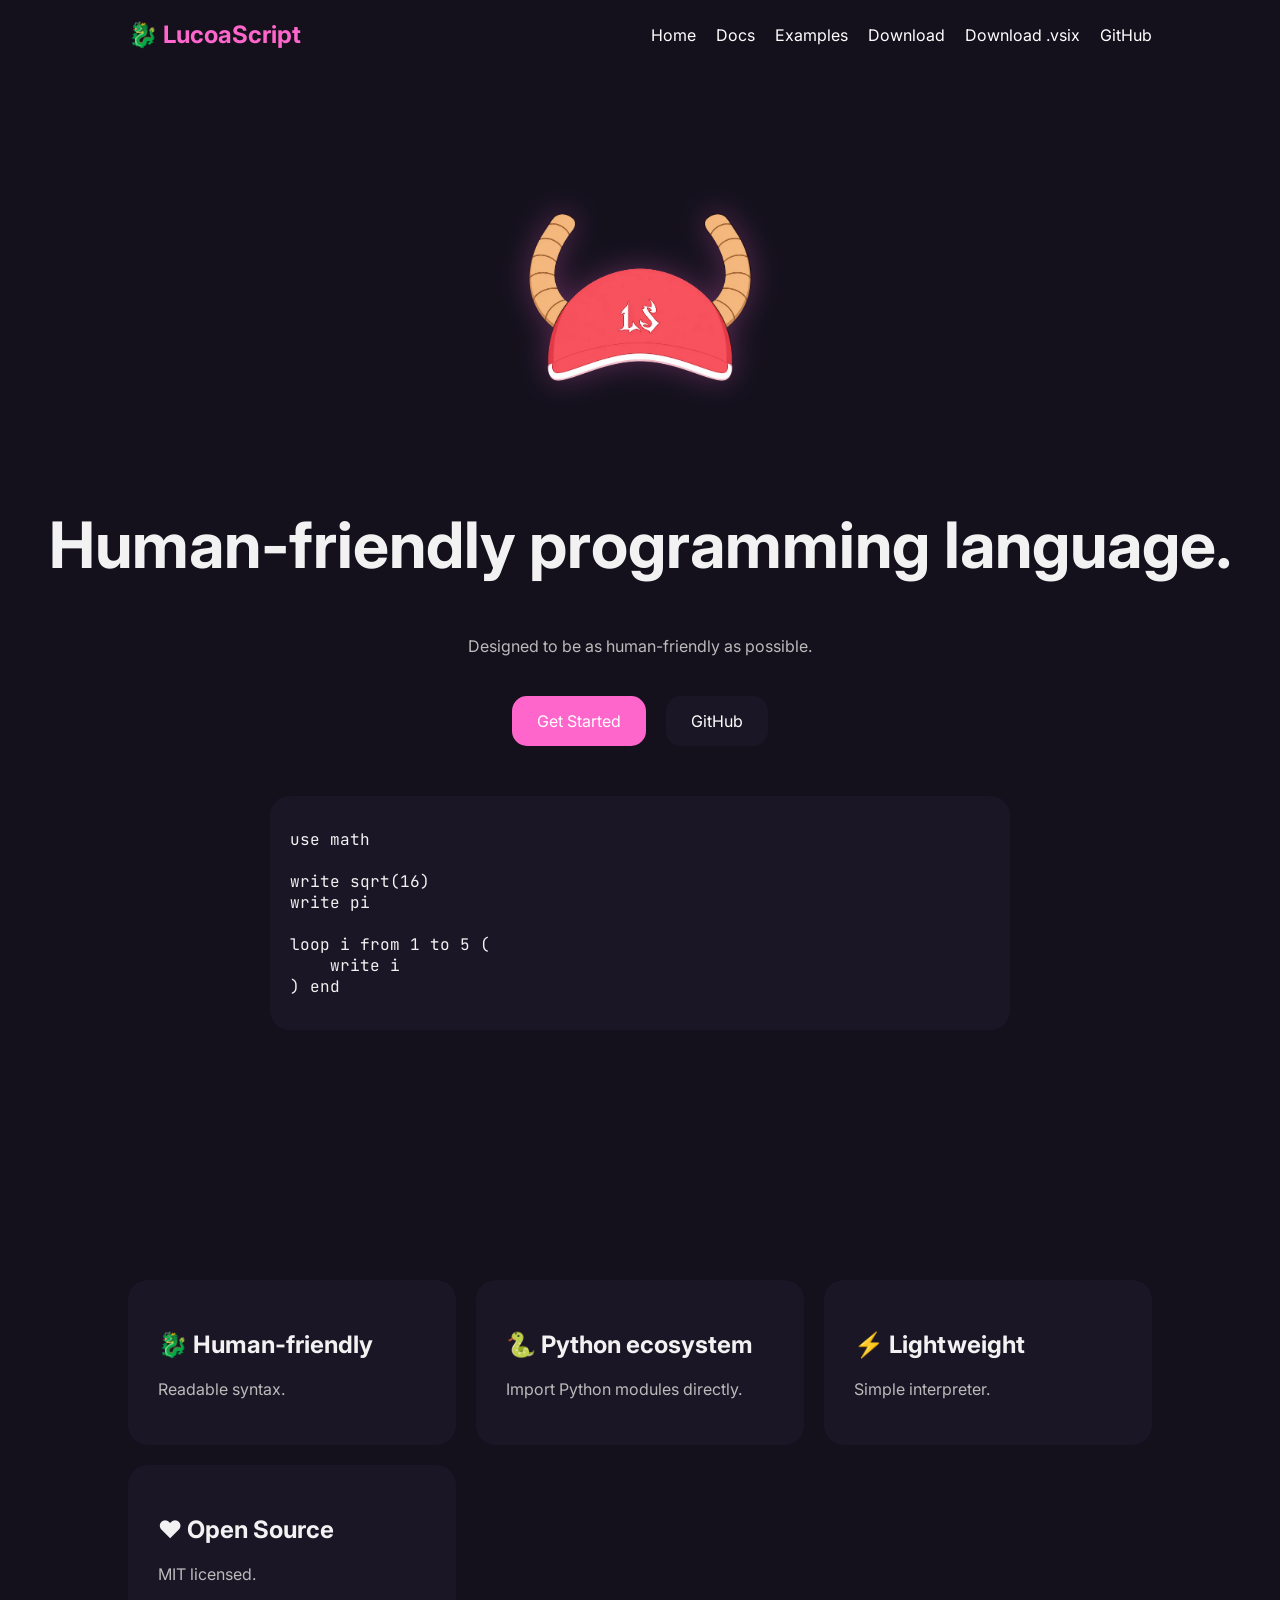
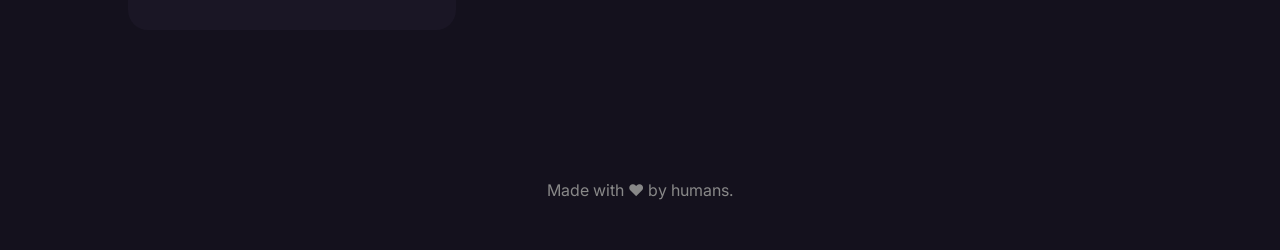
==== index.html @ e68b563b "Initial website" ====
<!DOCTYPE html>
<html lang="en">

<head>
    <meta charset="UTF-8">
    <meta name="viewport" content="width=device-width, initial-scale=1.0">
    <title>LucoaScript</title>

    <link rel="stylesheet" href="style.css">
</head>

<body>

<header>

<div class="logo">
🐉 LucoaScript
</div>

<nav>

<a href="index.html">Home</a>

<a href="docs.html">Docs</a>

<a href="examples.html">Examples</a>

<a href="download.html">Download</a>

<a href="downloads/lucoascript-0.0.1.vsix" download>

Download .vsix

</a>

<a href="https://github.com/Dosanko-OS/lucoascript">
GitHub
</a>

</nav>

</header>


<section class="hero">

<img src="logo.png" class="hero-logo">

<h1>
Human-friendly programming language.
</h1>

<p>
Designed to be as human-friendly as possible.
</p>

<div class="buttons">

<a class="primary" href="download.html">
Get Started
</a>

<a class="secondary"
href="https://github.com/Dosanko-OS/lucoascript">

GitHub

</a>

</div>

<div class="code">

<pre><code>use math

write sqrt(16)
write pi

loop i from 1 to 5 (
    write i
) end
</code></pre>

</div>

</section>


<section class="features">

<div class="card">

<h2>🐉 Human-friendly</h2>

<p>
Readable syntax.
</p>

</div>

<div class="card">

<h2>🐍 Python ecosystem</h2>

<p>
Import Python modules directly.
</p>

</div>

<div class="card">

<h2>⚡ Lightweight</h2>

<p>
Simple interpreter.
</p>

</div>

<div class="card">

<h2>❤️ Open Source</h2>

<p>
MIT licensed.
</p>

</div>

</section>

<footer>

Made with ❤️ by humans.

</footer>

<script src="script.js"></script>

</body>
</html>
---- style.css ----
@import url('https://fonts.googleapis.com/css2?family=Inter:wght@400;700&family=JetBrains+Mono&display=swap');

:root{

--background:#14111d;

--surface:#1a1625;

--primary:#ff66cc;

--secondary:#c678dd;

--text:#f2f2f2;

}

body{

background:var(--background);

color:var(--text);

font-family:Inter;

margin:0;

}

header{

display:flex;

justify-content:space-between;

padding:20px 10%;

align-items:center;

}

nav{

display:flex;

gap:20px;

}

nav a{

text-decoration:none;

color:white;

}

.logo{

font-size:1.5rem;

font-weight:bold;

color:#ff66cc;

}

.hero{

padding:100px 20px;

text-align:center;

}

h1{

font-size:4rem;

}

p{

color:#bbb;

}

.buttons{

display:flex;

justify-content:center;

gap:20px;

margin-top:40px;

}

.primary{

background:#ff66cc;

padding:15px 25px;

border-radius:15px;

text-decoration:none;

color:white;

}

.secondary{

background:#1a1625;

padding:15px 25px;

border-radius:15px;

text-decoration:none;

color:white;

}

.code{

max-width:700px;

margin:50px auto;

padding:20px;

background:var(--surface);

border-radius:20px;

text-align:left;

}

code{

font-family:"JetBrains Mono";

}

.features{

padding:100px 10%;

display:grid;

grid-template-columns:repeat(auto-fit,minmax(250px,1fr));

gap:20px;

}

.card{

background:var(--surface);

padding:30px;

border-radius:20px;

}

footer{

padding:50px;

text-align:center;

color:#888;

}

.hero-logo{
    width: 240px;

    margin-bottom: 40px;

    filter: drop-shadow(0 0 15px rgba(255,102,204,.3));
}
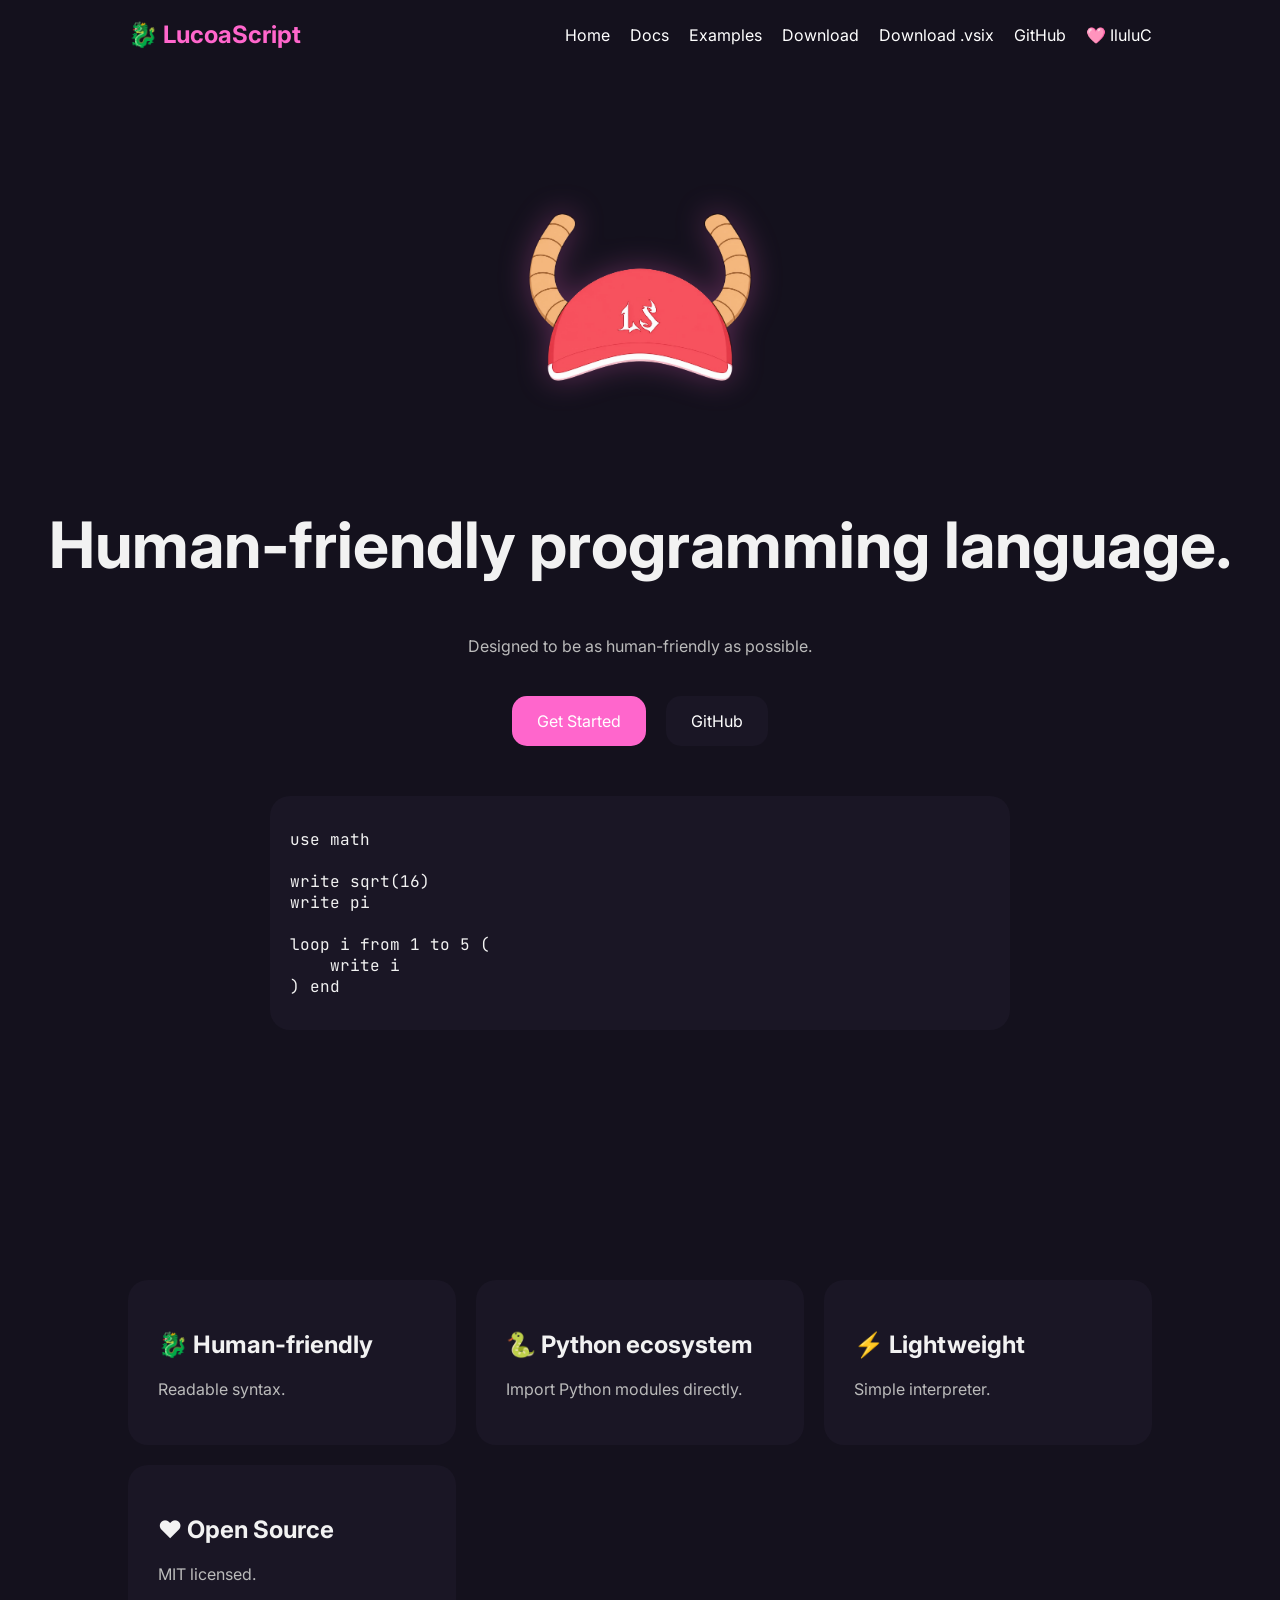
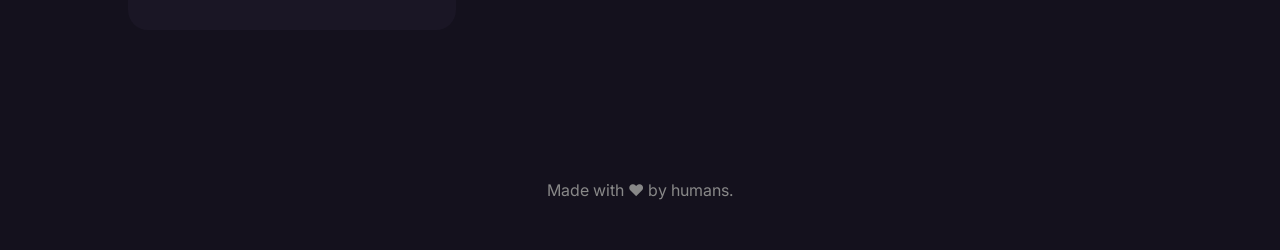
==== commit b702d50e: "Update index.html" ====
--- a/index.html
+++ b/index.html
@@ -35,6 +35,10 @@
 
 <a href="https://github.com/Dosanko-OS/lucoascript">
 GitHub
+</a>
+
+<a href="iluluC/index.html">
+    🩷 IluluC
 </a>
 
 </nav>
@@ -139,4 +143,4 @@
 <script src="script.js"></script>
 
 </body>
-</html>+</html>
